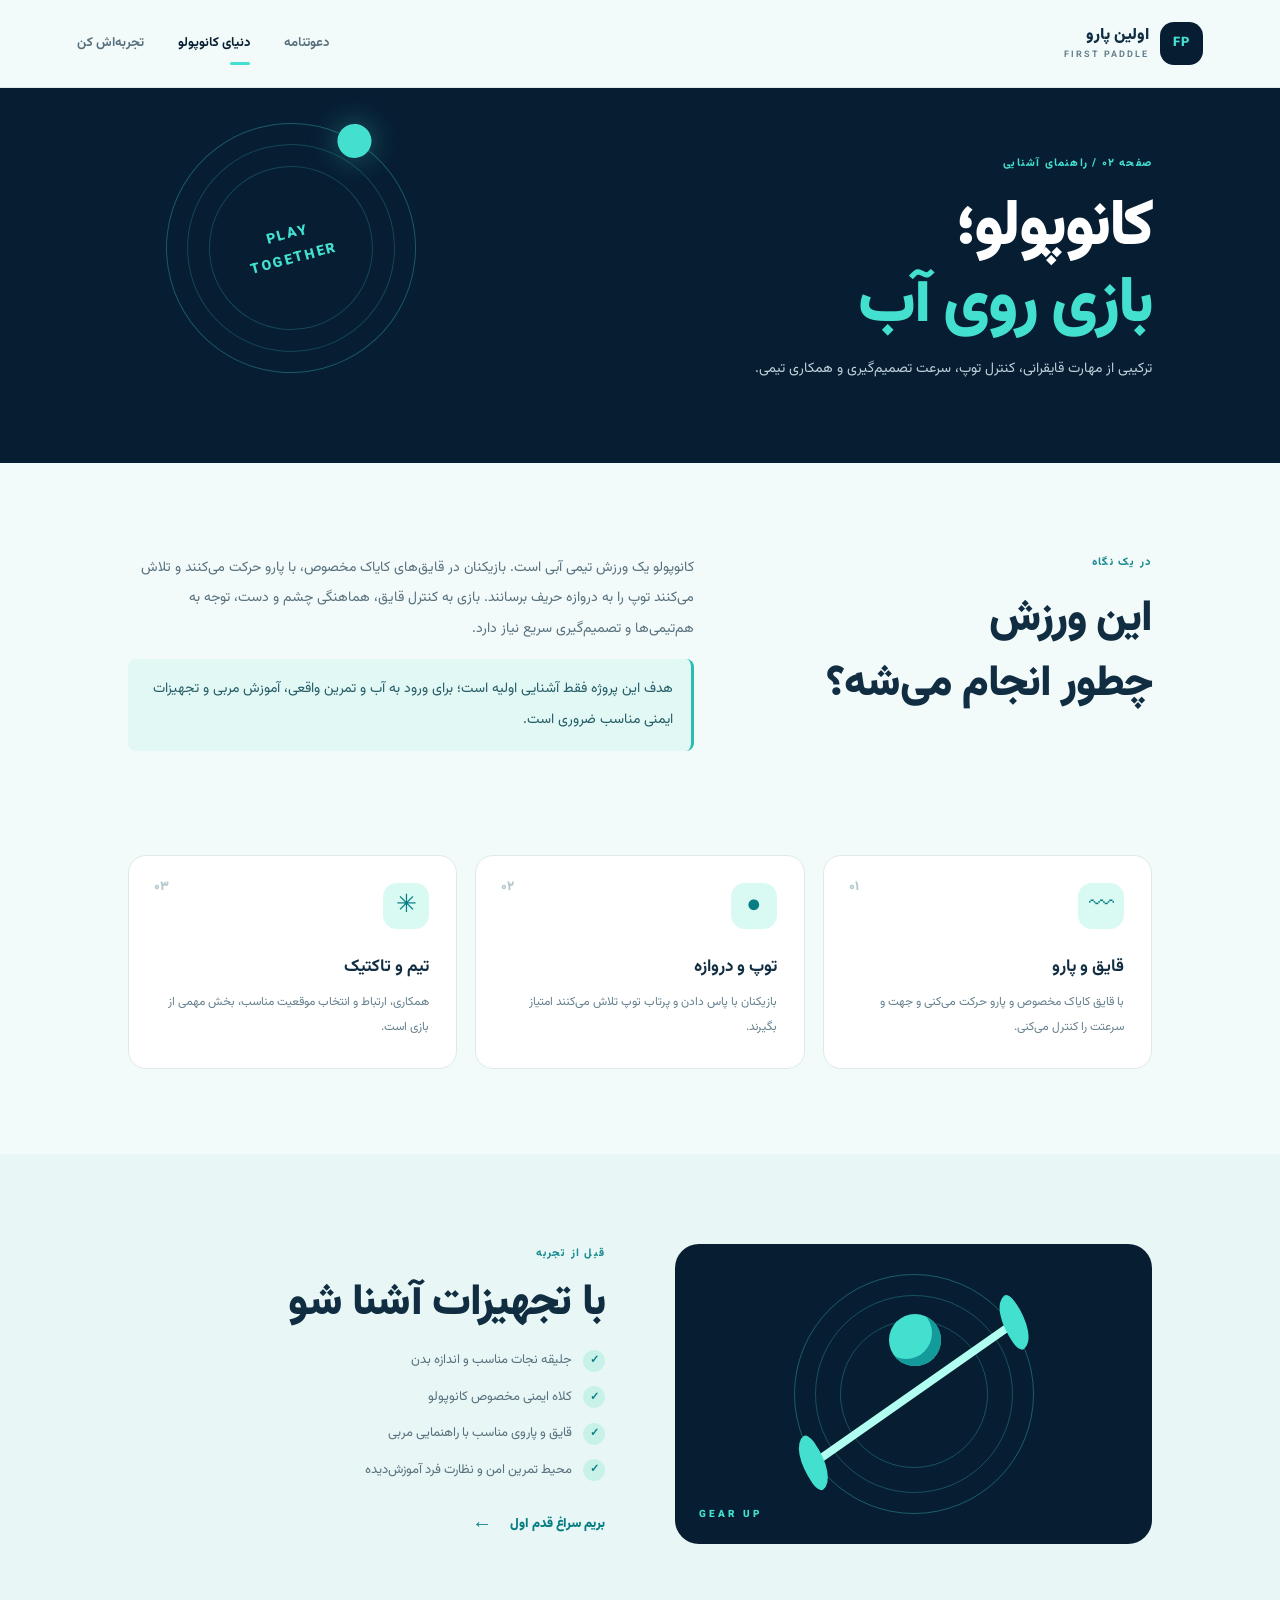
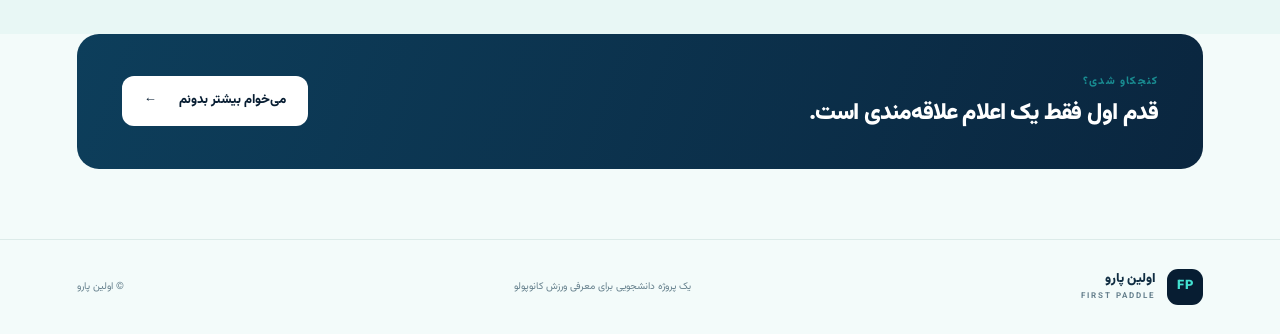
==== explore.html @ 6bb9ecfd "Add files via upload" ====
<!DOCTYPE html>
<html lang="fa" dir="rtl">
<head>
  <meta charset="UTF-8">
  <meta name="viewport" content="width=device-width, initial-scale=1">
  <title>دنیای کانوپولو | اولین پارو</title>
  <link rel="stylesheet" href="style.css">
  <script src="script.js" defer></script>
</head>
<body>
  <header class="site-header">
    <a class="brand" href="index.html"><span class="brand-mark">FP</span><span>اولین پارو<small>FIRST PADDLE</small></span></a>
    <button class="menu-toggle" aria-label="باز کردن منو" aria-expanded="false">☰</button>
    <nav class="nav"><a href="index.html">دعوتنامه</a><a class="active" href="explore.html">دنیای کانوپولو</a><a href="try.html">تجربه‌اش کن</a></nav>
  </header>

  <main>
    <section class="page-hero">
      <p class="eyebrow">صفحه ۰۲ / راهنمای آشنایی</p>
      <h1>کانوپولو؛<br><span>بازی روی آب</span></h1>
      <p>ترکیبی از مهارت قایقرانی، کنترل توپ، سرعت تصمیم‌گیری و همکاری تیمی.</p>
      <div class="page-hero-orbit"><div class="orbit-ball"></div><span>PLAY<br>TOGETHER</span></div>
    </section>

    <section class="section section-split">
      <div><p class="eyebrow">در یک نگاه</p><h2>این ورزش<br>چطور انجام می‌شه؟</h2></div>
      <div class="section-copy"><p>کانوپولو یک ورزش تیمی آبی است. بازیکنان در قایق‌های کایاک مخصوص، با پارو حرکت می‌کنند و تلاش می‌کنند توپ را به دروازه حریف برسانند. بازی به کنترل قایق، هماهنگی چشم و دست، توجه به هم‌تیمی‌ها و تصمیم‌گیری سریع نیاز دارد.</p><p class="callout">هدف این پروژه فقط آشنایی اولیه است؛ برای ورود به آب و تمرین واقعی، آموزش مربی و تجهیزات ایمنی مناسب ضروری است.</p></div>
    </section>

    <section class="feature-grid">
      <article class="feature-card"><span class="feature-icon">〰</span><span class="feature-index">۰۱</span><h3>قایق و پارو</h3><p>با قایق کایاک مخصوص و پارو حرکت می‌کنی و جهت و سرعتت را کنترل می‌کنی.</p></article>
      <article class="feature-card"><span class="feature-icon">●</span><span class="feature-index">۰۲</span><h3>توپ و دروازه</h3><p>بازیکنان با پاس دادن و پرتاب توپ تلاش می‌کنند امتیاز بگیرند.</p></article>
      <article class="feature-card"><span class="feature-icon">✳</span><span class="feature-index">۰۳</span><h3>تیم و تاکتیک</h3><p>همکاری، ارتباط و انتخاب موقعیت مناسب، بخش مهمی از بازی است.</p></article>
    </section>

    <section class="section equipment">
      <div class="equipment-visual"><div class="equipment-ring"></div><div class="equipment-paddle"></div><div class="equipment-ball"></div><span class="equipment-tag">GEAR UP</span></div>
      <div class="equipment-copy"><p class="eyebrow">قبل از تجربه</p><h2>با تجهیزات آشنا شو</h2><ul class="check-list"><li>جلیقه نجات مناسب و اندازه بدن</li><li>کلاه ایمنی مخصوص کانوپولو</li><li>قایق و پاروی مناسب با راهنمایی مربی</li><li>محیط تمرین امن و نظارت فرد آموزش‌دیده</li></ul><a class="text-link" href="try.html">بریم سراغ قدم اول <span>←</span></a></div>
    </section>

    <section class="cta-band"><div><p class="eyebrow">کنجکاو شدی؟</p><h2>قدم اول فقط یک اعلام علاقه‌مندی است.</h2></div><a class="btn btn-light" href="try.html">می‌خوام بیشتر بدونم <span>←</span></a></section>
  </main>
  <footer class="footer"><a class="brand brand-footer" href="index.html"><span class="brand-mark">FP</span><span>اولین پارو<small>FIRST PADDLE</small></span></a><p>یک پروژه دانشجویی برای معرفی ورزش کانوپولو</p><span>© اولین پارو</span></footer>
</body>
</html>
---- style.css ----
@import url('https://fonts.googleapis.com/css2?family=Vazirmatn:wght@400;500;600;700;800;900&display=swap');
:root{--navy:#071d32;--navy2:#0c2d49;--blue:#176b9b;--cyan:#43e0d0;--cyan2:#b1fff1;--paper:#f3fbfa;--ink:#102d42;--muted:#66808d;--white:#fff;--line:#dcebe9;--radius:24px}
*{box-sizing:border-box}html{scroll-behavior:smooth}body{margin:0;background:var(--paper);color:var(--ink);font-family:"Vazirmatn",Tahoma,sans-serif;line-height:1.8}a{color:inherit;text-decoration:none}button,input,select,textarea{font:inherit}.site-header{height:88px;padding:0 clamp(20px,6vw,92px);display:flex;align-items:center;justify-content:space-between;background:rgba(243,251,250,.94);border-bottom:1px solid rgba(7,29,50,.07);position:relative;z-index:5}.brand{display:flex;align-items:center;gap:11px;font-weight:900;line-height:1.2}.brand-mark{width:43px;height:43px;border-radius:14px;background:var(--navy);color:var(--cyan);display:grid;place-items:center;font-size:13px;letter-spacing:1px;direction:ltr}.brand small{display:block;font-size:9px;letter-spacing:2px;color:var(--muted);font-weight:700;margin-top:5px;direction:ltr;text-align:right}.nav{display:flex;gap:34px;align-items:center;font-size:13px;font-weight:700;color:#59717e}.nav a{padding:10px 0;position:relative}.nav a.active,.nav a:hover{color:var(--navy)}.nav a.active:after{content:"";position:absolute;bottom:0;right:0;width:20px;height:3px;background:var(--cyan);border-radius:3px}.menu-toggle{display:none;border:0;background:transparent;font-size:26px;color:var(--navy)}
.hero{background:var(--navy);color:white;min-height:570px;padding:70px clamp(20px,8vw,125px);display:grid;grid-template-columns:1fr 1fr;gap:40px;align-items:center;overflow:hidden;position:relative}.hero:before{content:"";position:absolute;width:420px;height:420px;border:1px solid rgba(67,224,208,.12);border-radius:50%;left:-210px;top:-210px}.hero-content{position:relative;z-index:2;max-width:550px}.eyebrow{font-size:11px;letter-spacing:1.2px;font-weight:800;color:#198c91;margin:0 0 16px;display:flex;align-items:center;gap:9px}.hero .eyebrow,.page-hero .eyebrow{color:var(--cyan)}.pulse{width:8px;height:8px;border-radius:50%;background:var(--cyan);box-shadow:0 0 0 5px #43e0d01b}.hero h1,.page-hero h1{font-size:clamp(46px,6vw,78px);line-height:1.2;letter-spacing:-2px;margin:0 0 24px;font-weight:900}.hero h1 span,.page-hero h1 span{color:var(--cyan)}.hero-lead{font-size:16px;color:#bdd0da;max-width:470px;line-height:2.1}.hero-actions{display:flex;gap:12px;flex-wrap:wrap;margin-top:28px}.btn{display:inline-flex;align-items:center;justify-content:center;gap:22px;padding:13px 22px;border-radius:12px;font-size:13px;font-weight:800;border:0;cursor:pointer;transition:transform .2s,background .2s}.btn:hover{transform:translateY(-2px)}.btn-primary{background:var(--cyan);color:var(--navy)}.btn-primary:hover{background:var(--cyan2)}.btn-ghost{border:1px solid #ffffff40;color:white}.btn-light{background:white;color:var(--navy)}.hero-note{display:flex;align-items:center;gap:10px;color:#9bb4c2;font-size:11px;margin-top:35px}.note-icon{color:var(--cyan);font-size:20px}.hero-art{height:390px;position:relative;direction:ltr}.sun{position:absolute;top:15px;right:70px;width:140px;height:140px;border-radius:50%;background:linear-gradient(135deg,#b4fff1,#39cbbb);opacity:.95;box-shadow:0 0 80px #43e0d02b}.water{position:absolute;left:0;right:-70px;border-radius:50%;transform:rotate(-9deg)}.water-one{height:190px;bottom:15px;background:#145276;border-top:3px solid #2c8fa3}.water-two{height:150px;bottom:-25px;background:#0d3c5b;border-top:3px solid #36c7c0}.kayak{position:absolute;z-index:2;width:300px;height:65px;left:30px;top:185px;background:linear-gradient(180deg,#52e7d4,#139caa);border-radius:80% 18% 70% 25%;transform:rotate(-13deg);box-shadow:0 16px 24px #00172550}.cockpit{position:absolute;left:118px;top:10px;width:54px;height:30px;border:5px solid #08788a;background:#092a43;border-radius:50%}.paddle{position:absolute;width:255px;height:7px;background:#d6fff6;left:22px;top:20px;transform:rotate(-25deg);border-radius:9px}.paddle-blade{position:absolute;width:22px;height:55px;border-radius:80% 20%;background:#43e0d0}.blade-a{left:7px;top:-28px;transform:rotate(-35deg)}.blade-b{right:3px;top:20px;transform:rotate(145deg)}.ball{position:absolute;z-index:3;width:45px;height:45px;border-radius:50%;background:#f4fffd;right:35px;top:200px;box-shadow:inset -7px -7px 0 #b3d9d7,0 8px 15px #001b2c55}.art-label{position:absolute;z-index:4;left:5px;bottom:0;display:flex;gap:14px;align-items:center;color:#c1d7df;font-size:11px;line-height:1.7}.art-label strong{font-size:38px;color:var(--cyan);font-weight:900}.decor{position:absolute;border:1px solid #43e0d047;border-radius:50%}.decor-a{width:330px;height:330px;right:0;top:0}.decor-b{width:260px;height:260px;right:35px;top:35px}
.intro-strip{display:grid;grid-template-columns:repeat(3,1fr);padding:28px clamp(20px,8vw,125px);gap:20px;background:#fff;border-bottom:1px solid var(--line)}.intro-strip>div{display:flex;align-items:center;gap:17px}.strip-number{font-size:27px;font-weight:900;color:#16a9a2;direction:ltr}.intro-strip p{margin:0}.intro-strip strong,.intro-strip small{display:block}.intro-strip strong{font-size:13px}.intro-strip small{font-size:11px;color:var(--muted);margin-top:3px}.section{padding:90px clamp(20px,10vw,150px)}.section-split{display:grid;grid-template-columns:.8fr 1.2fr;gap:80px;align-items:start}.section h2,.cta-band h2,.equipment h2,.ai-note h2{font-size:clamp(28px,3.5vw,43px);line-height:1.5;margin:0;font-weight:900;letter-spacing:-.8px}.section-copy{color:#58717e;font-size:14px;line-height:2.2}.section-copy p:first-child{margin-top:0}.text-link{display:inline-flex;gap:18px;align-items:center;color:#087e84;font-size:13px;font-weight:900;margin-top:12px}.text-link span{font-size:20px;transition:transform .2s}.text-link:hover span{transform:translateX(-4px)}.cta-band{margin:0 clamp(20px,6vw,92px) 70px;padding:38px 45px;background:linear-gradient(110deg,#0d3e5b,#0a263f);border-radius:22px;color:white;display:flex;align-items:center;justify-content:space-between;gap:25px}.cta-band .eyebrow{margin-bottom:5px}.cta-band h2{font-size:23px}.footer{display:flex;align-items:center;justify-content:space-between;gap:20px;padding:28px clamp(20px,6vw,92px);border-top:1px solid var(--line);color:var(--muted);font-size:10px}.brand-footer{color:var(--ink);font-size:13px}.brand-footer .brand-mark{width:36px;height:36px;border-radius:11px}.brand-footer small{font-size:8px}
.page-hero{background:var(--navy);color:white;padding:66px clamp(20px,10vw,150px);min-height:330px;position:relative;overflow:hidden}.page-hero h1{font-size:clamp(44px,5vw,65px);margin-bottom:12px}.page-hero>p:not(.eyebrow){color:#bed0d8;max-width:550px;font-size:14px}.page-hero-orbit{position:absolute;width:250px;height:250px;border:1px solid #43e0d050;border-radius:50%;left:13%;top:35px;display:grid;place-items:center;color:var(--cyan);font-size:14px;font-weight:900;letter-spacing:2px;text-align:center;transform:rotate(-15deg)}.page-hero-orbit:before,.page-hero-orbit:after{content:"";position:absolute;border:1px solid #43e0d035;border-radius:50%;inset:20px}.page-hero-orbit:after{inset:42px}.orbit-ball{position:absolute;width:34px;height:34px;border-radius:50%;background:var(--cyan);top:20px;right:18px;box-shadow:0 0 30px #43e0d066}.feature-grid{padding:0 clamp(20px,10vw,150px) 85px;display:grid;grid-template-columns:repeat(3,1fr);gap:18px}.feature-card{padding:27px;background:white;border:1px solid var(--line);border-radius:18px;position:relative;overflow:hidden}.feature-icon{display:grid;place-items:center;width:46px;height:46px;background:#d9f9f3;border-radius:14px;color:#087e84;font-size:25px}.feature-index{position:absolute;left:25px;top:20px;color:#b4c8ce;font-size:13px;font-weight:900}.feature-card h3{font-size:17px;margin:23px 0 8px}.feature-card p{font-size:12px;line-height:2.1;color:var(--muted);margin:0}.callout{background:#e2f8f4;padding:15px 18px;border-right:3px solid #28bcb3;border-radius:8px;color:#255c67!important}.equipment{background:#e8f7f5;display:grid;grid-template-columns:1fr 1fr;gap:70px;align-items:center}.equipment-visual{height:300px;position:relative;background:var(--navy);border-radius:24px;overflow:hidden}.equipment-ring{position:absolute;width:240px;height:240px;border:1px solid #43e0d055;border-radius:50%;left:calc(50% - 120px);top:30px}.equipment-ring:before,.equipment-ring:after{content:"";position:absolute;border:1px solid #43e0d044;border-radius:50%;inset:20px}.equipment-ring:after{inset:45px}.equipment-paddle{position:absolute;width:260px;height:8px;background:#b1fff1;left:calc(50% - 130px);top:145px;transform:rotate(-35deg);border-radius:9px}.equipment-paddle:before,.equipment-paddle:after{content:"";position:absolute;width:25px;height:55px;border-radius:80% 20%;background:var(--cyan);top:-24px}.equipment-paddle:before{left:-5px}.equipment-paddle:after{right:-5px}.equipment-ball{position:absolute;width:52px;height:52px;background:var(--cyan);border-radius:50%;left:calc(50% - 25px);top:70px;box-shadow:inset -9px -7px 0 #139b9c}.equipment-tag{position:absolute;bottom:20px;left:24px;color:var(--cyan);font-size:10px;font-weight:900;letter-spacing:3px;direction:ltr}.equipment-copy .eyebrow{margin-bottom:8px}.check-list{padding:0;list-style:none;color:#58717e;font-size:13px}.check-list li{margin:13px 0;display:flex;align-items:center;gap:11px}.check-list li:before{content:"✓";display:grid;place-items:center;width:22px;height:22px;background:#c8f2e9;color:#087e84;border-radius:50%;font-weight:900;font-size:11px}
.booking-layout{padding:70px clamp(20px,8vw,120px) 90px;display:grid;grid-template-columns:1fr 1fr;gap:25px;align-items:start}.calendar-card,.form-card{background:#fff;border:1px solid var(--line);border-radius:22px;padding:28px;box-shadow:0 12px 40px #0d34400a}.calendar-top{display:flex;justify-content:space-between;align-items:center}.calendar-top .eyebrow{margin-bottom:4px}.calendar-top h2,.form-card h2{font-size:23px;margin:0;font-weight:900}.calendar-symbol{font-size:35px;color:#1baea5}.calendar-controls{display:flex;justify-content:space-between;align-items:center;margin:25px 0 15px}.calendar-controls button{width:34px;height:34px;border:1px solid var(--line);background:#f5fbfa;border-radius:10px;cursor:pointer;color:var(--navy)}.calendar-controls strong{font-size:14px}.calendar-grid{display:grid;grid-template-columns:repeat(7,minmax(0,1fr));gap:5px;text-align:center}.calendar-weekdays{margin-bottom:7px;color:#7e969f;font-size:11px;font-weight:800}.calendar-day{aspect-ratio:1;border:0;border-radius:10px;background:transparent;color:var(--ink);cursor:pointer;font-size:12px}.calendar-day:hover{background:#e4f8f4}.calendar-day.today{border:1px solid #22bcb0;color:#087e84;font-weight:900}.calendar-day.selected{background:var(--navy);color:var(--cyan);font-weight:900}.calendar-day.empty{cursor:default}.calendar-hint{font-size:10px;color:var(--muted);margin:17px 0}.selected-date{display:flex;align-items:center;gap:12px;padding:13px;background:#eaf9f6;border-radius:13px}.selected-icon{width:32px;height:32px;background:var(--cyan);border-radius:10px;display:grid;place-items:center;color:var(--navy);font-weight:900}.selected-date small,.selected-date strong{display:block}.selected-date small{font-size:10px;color:var(--muted)}.selected-date strong{font-size:12px}.form-card .eyebrow{margin-bottom:5px}.form-card h2{margin-bottom:22px}.form-card label{display:block;font-size:12px;font-weight:800;margin:15px 0 7px}.form-card input,.form-card select,.form-card textarea{width:100%;border:1px solid #d8e8e7;background:#fbfefe;padding:12px 13px;border-radius:10px;outline:none;color:var(--ink);font-size:12px}.form-card input:focus,.form-card select:focus,.form-card textarea:focus{border-color:#24bdb2;box-shadow:0 0 0 3px #24bdb21a}.form-card textarea{resize:vertical}.form-submit{width:100%;margin-top:18px}.form-disclaimer{font-size:10px;line-height:1.9;color:#7c939c}.form-message{display:none;margin-top:12px;padding:12px;border-radius:10px;background:#e5faf4;color:#087e84;font-size:12px}.form-message.show{display:block}.ai-note{margin:0 clamp(20px,8vw,120px) 75px;background:#dff7f2;border-radius:20px;padding:27px 30px;display:flex;gap:20px;align-items:center}.ai-symbol{width:52px;height:52px;flex-shrink:0;display:grid;place-items:center;border-radius:16px;background:var(--navy);color:var(--cyan);font-size:25px}.ai-note .eyebrow{margin-bottom:4px}.ai-note h2{font-size:19px}.ai-note p:not(.eyebrow){font-size:11px;line-height:2;color:#54717c;margin-bottom:0}.ai-note .text-link{white-space:nowrap;margin-right:auto}
@media(max-width:800px){.site-header{height:72px;padding:0 20px}.menu-toggle{display:block}.nav{display:none;position:absolute;top:71px;right:0;left:0;padding:15px 22px 22px;background:#f3fbfa;border-bottom:1px solid var(--line);flex-direction:column;align-items:stretch;gap:7px}.nav.open{display:flex}.nav a{padding:8px 0}.nav a.active:after{right:auto;left:0}.hero{grid-template-columns:1fr;padding-top:55px;padding-bottom:50px;gap:5px}.hero-art{height:300px;max-width:470px;width:100%;margin:auto}.hero h1{font-size:54px}.intro-strip{padding-top:22px;padding-bottom:22px;gap:12px}.intro-strip>div{gap:8px}.strip-number{font-size:22px}.intro-strip small{font-size:9px}.section{padding-top:60px;padding-bottom:60px}.section-split{grid-template-columns:1fr;gap:20px}.cta-band{padding:28px;flex-direction:column;align-items:flex-start}.page-hero{padding-top:55px;padding-bottom:55px}.page-hero-orbit{left:-70px;opacity:.5}.feature-grid{grid-template-columns:1fr;padding-bottom:55px}.equipment{grid-template-columns:1fr;gap:30px}.booking-layout{grid-template-columns:1fr;padding-top:45px;padding-bottom:55px}.ai-note{align-items:flex-start;flex-wrap:wrap}.ai-note .text-link{margin-right:70px}.footer{flex-wrap:wrap}.footer>p{order:3;width:100%;margin:0}}@media(max-width:440px){.hero h1{font-size:46px}.hero-art{transform:scale(.9);transform-origin:center top;margin-bottom:-25px}.intro-strip{grid-template-columns:1fr;gap:15px}.intro-strip>div{gap:14px}.intro-strip small{font-size:11px}.calendar-card,.form-card{padding:20px}.calendar-day{font-size:11px}.ai-note{padding:22px}.ai-note .text-link{margin-right:0}.footer{gap:12px}.footer>span{margin-right:auto}}
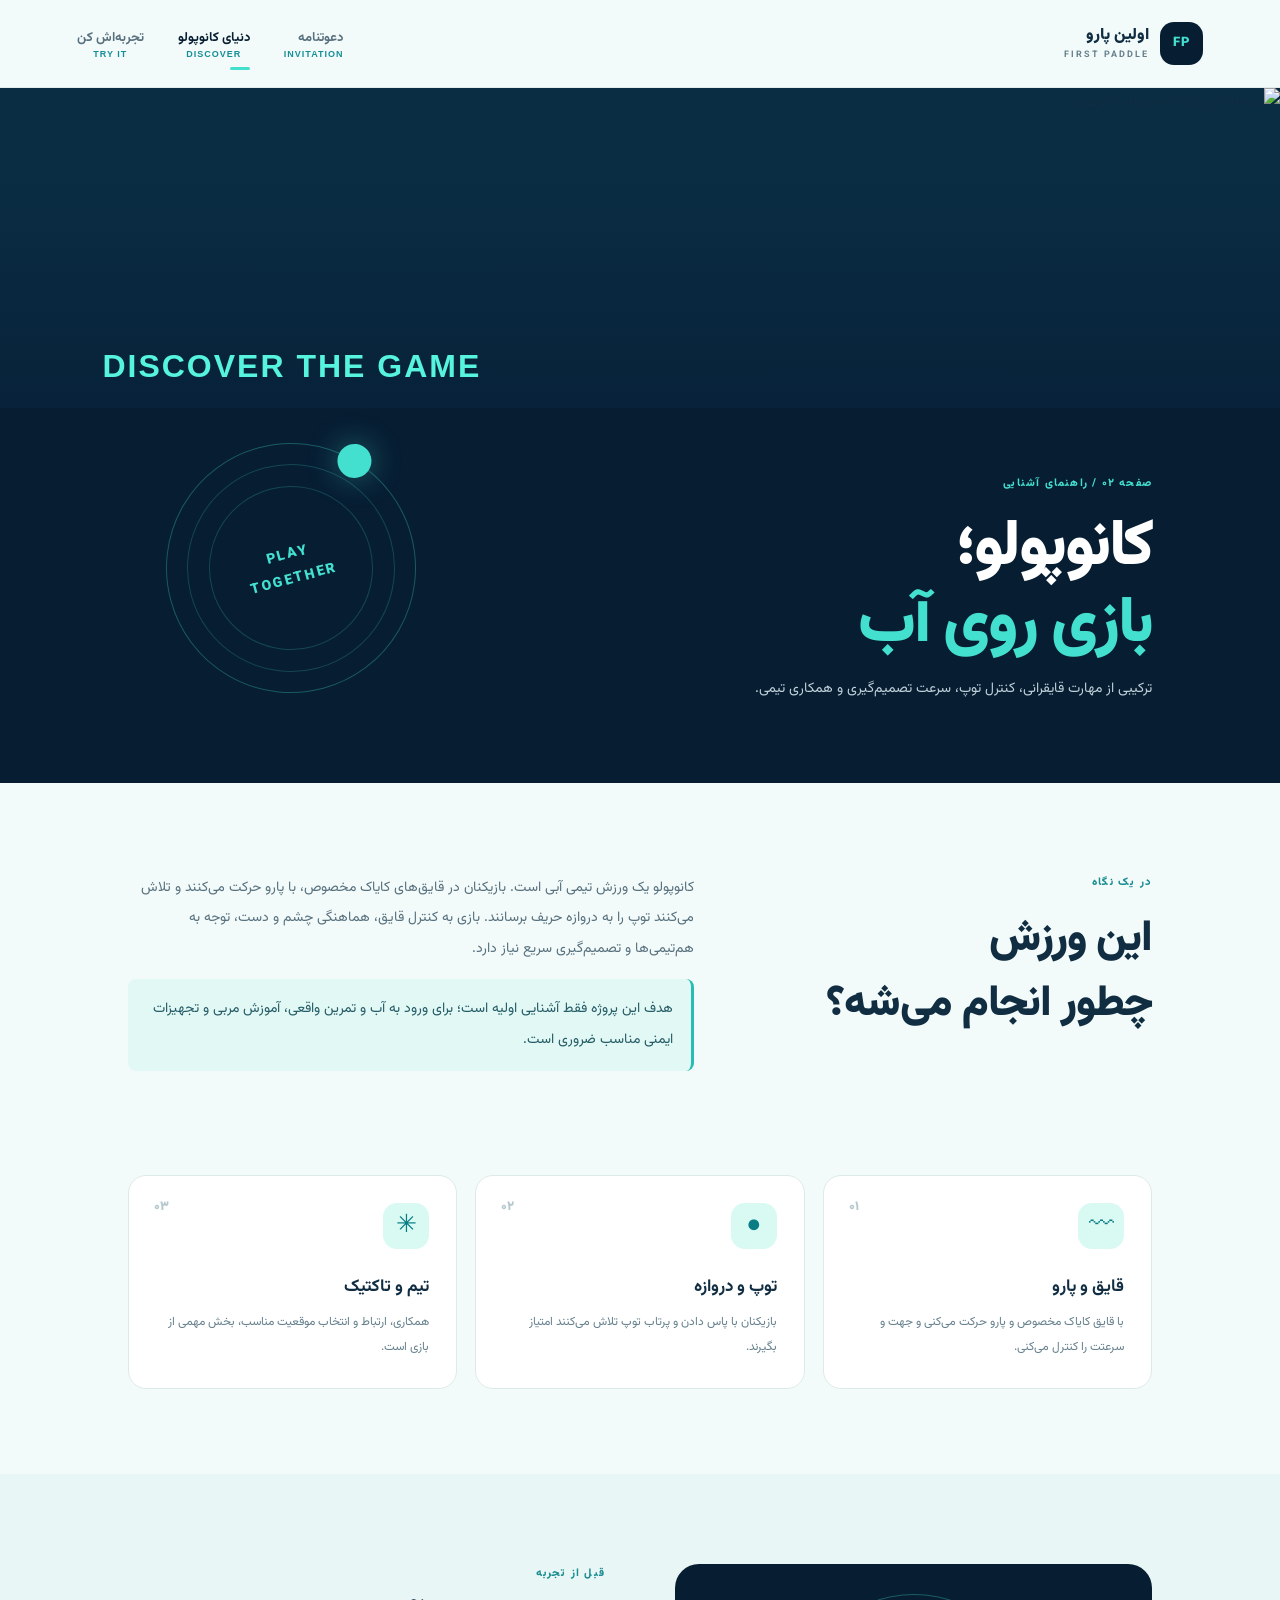
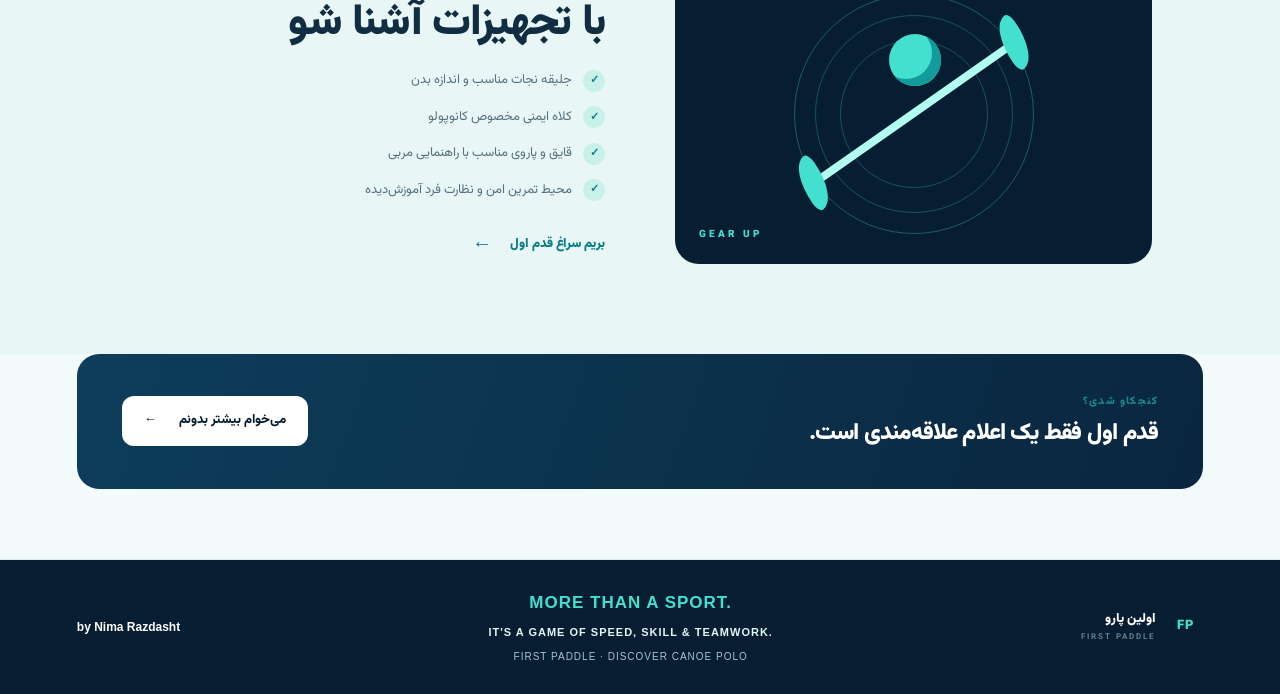
==== commit 43582080: "Add files via upload" ====
--- a/explore.html
+++ b/explore.html
@@ -11,10 +11,10 @@
   <header class="site-header">
     <a class="brand" href="index.html"><span class="brand-mark">FP</span><span>اولین پارو<small>FIRST PADDLE</small></span></a>
     <button class="menu-toggle" aria-label="باز کردن منو" aria-expanded="false">☰</button>
-    <nav class="nav"><a href="index.html">دعوتنامه</a><a class="active" href="explore.html">دنیای کانوپولو</a><a href="try.html">تجربه‌اش کن</a></nav>
+    <nav class="nav"><a href="index.html">دعوتنامه <small>INVITATION</small></a><a class="active" href="explore.html">دنیای کانوپولو <small>DISCOVER</small></a><a href="try.html">تجربه‌اش کن <small>TRY IT</small></a></nav>
   </header>
 
-  <main>
+  <main><div class="explore-photo"><img src="images/canoe-polo-action.jpg" alt="صحنه پرتحرک مسابقه کانوپولو" loading="eager"><span>DISCOVER THE GAME</span></div>
     <section class="page-hero">
       <p class="eyebrow">صفحه ۰۲ / راهنمای آشنایی</p>
       <h1>کانوپولو؛<br><span>بازی روی آب</span></h1>
@@ -40,6 +40,6 @@
 
     <section class="cta-band"><div><p class="eyebrow">کنجکاو شدی؟</p><h2>قدم اول فقط یک اعلام علاقه‌مندی است.</h2></div><a class="btn btn-light" href="try.html">می‌خوام بیشتر بدونم <span>←</span></a></section>
   </main>
-  <footer class="footer"><a class="brand brand-footer" href="index.html"><span class="brand-mark">FP</span><span>اولین پارو<small>FIRST PADDLE</small></span></a><p>یک پروژه دانشجویی برای معرفی ورزش کانوپولو</p><span>© اولین پارو</span></footer>
+  <footer class="footer"><a class="brand brand-footer" href="index.html"><span class="brand-mark">FP</span><span>اولین پارو<small>FIRST PADDLE</small></span></a><div class="footer-message" dir="ltr"><strong>MORE THAN A SPORT.</strong><span>IT'S A GAME OF SPEED, SKILL &amp; TEAMWORK.</span><small>FIRST PADDLE · DISCOVER CANOE POLO</small></div><span class="footer-credit" dir="ltr">by Nima Razdasht</span></footer>
 </body>
 </html>
--- a/style.css
+++ b/style.css
@@ -6,3 +6,32 @@
 .page-hero{background:var(--navy);color:white;padding:66px clamp(20px,10vw,150px);min-height:330px;position:relative;overflow:hidden}.page-hero h1{font-size:clamp(44px,5vw,65px);margin-bottom:12px}.page-hero>p:not(.eyebrow){color:#bed0d8;max-width:550px;font-size:14px}.page-hero-orbit{position:absolute;width:250px;height:250px;border:1px solid #43e0d050;border-radius:50%;left:13%;top:35px;display:grid;place-items:center;color:var(--cyan);font-size:14px;font-weight:900;letter-spacing:2px;text-align:center;transform:rotate(-15deg)}.page-hero-orbit:before,.page-hero-orbit:after{content:"";position:absolute;border:1px solid #43e0d035;border-radius:50%;inset:20px}.page-hero-orbit:after{inset:42px}.orbit-ball{position:absolute;width:34px;height:34px;border-radius:50%;background:var(--cyan);top:20px;right:18px;box-shadow:0 0 30px #43e0d066}.feature-grid{padding:0 clamp(20px,10vw,150px) 85px;display:grid;grid-template-columns:repeat(3,1fr);gap:18px}.feature-card{padding:27px;background:white;border:1px solid var(--line);border-radius:18px;position:relative;overflow:hidden}.feature-icon{display:grid;place-items:center;width:46px;height:46px;background:#d9f9f3;border-radius:14px;color:#087e84;font-size:25px}.feature-index{position:absolute;left:25px;top:20px;color:#b4c8ce;font-size:13px;font-weight:900}.feature-card h3{font-size:17px;margin:23px 0 8px}.feature-card p{font-size:12px;line-height:2.1;color:var(--muted);margin:0}.callout{background:#e2f8f4;padding:15px 18px;border-right:3px solid #28bcb3;border-radius:8px;color:#255c67!important}.equipment{background:#e8f7f5;display:grid;grid-template-columns:1fr 1fr;gap:70px;align-items:center}.equipment-visual{height:300px;position:relative;background:var(--navy);border-radius:24px;overflow:hidden}.equipment-ring{position:absolute;width:240px;height:240px;border:1px solid #43e0d055;border-radius:50%;left:calc(50% - 120px);top:30px}.equipment-ring:before,.equipment-ring:after{content:"";position:absolute;border:1px solid #43e0d044;border-radius:50%;inset:20px}.equipment-ring:after{inset:45px}.equipment-paddle{position:absolute;width:260px;height:8px;background:#b1fff1;left:calc(50% - 130px);top:145px;transform:rotate(-35deg);border-radius:9px}.equipment-paddle:before,.equipment-paddle:after{content:"";position:absolute;width:25px;height:55px;border-radius:80% 20%;background:var(--cyan);top:-24px}.equipment-paddle:before{left:-5px}.equipment-paddle:after{right:-5px}.equipment-ball{position:absolute;width:52px;height:52px;background:var(--cyan);border-radius:50%;left:calc(50% - 25px);top:70px;box-shadow:inset -9px -7px 0 #139b9c}.equipment-tag{position:absolute;bottom:20px;left:24px;color:var(--cyan);font-size:10px;font-weight:900;letter-spacing:3px;direction:ltr}.equipment-copy .eyebrow{margin-bottom:8px}.check-list{padding:0;list-style:none;color:#58717e;font-size:13px}.check-list li{margin:13px 0;display:flex;align-items:center;gap:11px}.check-list li:before{content:"✓";display:grid;place-items:center;width:22px;height:22px;background:#c8f2e9;color:#087e84;border-radius:50%;font-weight:900;font-size:11px}
 .booking-layout{padding:70px clamp(20px,8vw,120px) 90px;display:grid;grid-template-columns:1fr 1fr;gap:25px;align-items:start}.calendar-card,.form-card{background:#fff;border:1px solid var(--line);border-radius:22px;padding:28px;box-shadow:0 12px 40px #0d34400a}.calendar-top{display:flex;justify-content:space-between;align-items:center}.calendar-top .eyebrow{margin-bottom:4px}.calendar-top h2,.form-card h2{font-size:23px;margin:0;font-weight:900}.calendar-symbol{font-size:35px;color:#1baea5}.calendar-controls{display:flex;justify-content:space-between;align-items:center;margin:25px 0 15px}.calendar-controls button{width:34px;height:34px;border:1px solid var(--line);background:#f5fbfa;border-radius:10px;cursor:pointer;color:var(--navy)}.calendar-controls strong{font-size:14px}.calendar-grid{display:grid;grid-template-columns:repeat(7,minmax(0,1fr));gap:5px;text-align:center}.calendar-weekdays{margin-bottom:7px;color:#7e969f;font-size:11px;font-weight:800}.calendar-day{aspect-ratio:1;border:0;border-radius:10px;background:transparent;color:var(--ink);cursor:pointer;font-size:12px}.calendar-day:hover{background:#e4f8f4}.calendar-day.today{border:1px solid #22bcb0;color:#087e84;font-weight:900}.calendar-day.selected{background:var(--navy);color:var(--cyan);font-weight:900}.calendar-day.empty{cursor:default}.calendar-hint{font-size:10px;color:var(--muted);margin:17px 0}.selected-date{display:flex;align-items:center;gap:12px;padding:13px;background:#eaf9f6;border-radius:13px}.selected-icon{width:32px;height:32px;background:var(--cyan);border-radius:10px;display:grid;place-items:center;color:var(--navy);font-weight:900}.selected-date small,.selected-date strong{display:block}.selected-date small{font-size:10px;color:var(--muted)}.selected-date strong{font-size:12px}.form-card .eyebrow{margin-bottom:5px}.form-card h2{margin-bottom:22px}.form-card label{display:block;font-size:12px;font-weight:800;margin:15px 0 7px}.form-card input,.form-card select,.form-card textarea{width:100%;border:1px solid #d8e8e7;background:#fbfefe;padding:12px 13px;border-radius:10px;outline:none;color:var(--ink);font-size:12px}.form-card input:focus,.form-card select:focus,.form-card textarea:focus{border-color:#24bdb2;box-shadow:0 0 0 3px #24bdb21a}.form-card textarea{resize:vertical}.form-submit{width:100%;margin-top:18px}.form-disclaimer{font-size:10px;line-height:1.9;color:#7c939c}.form-message{display:none;margin-top:12px;padding:12px;border-radius:10px;background:#e5faf4;color:#087e84;font-size:12px}.form-message.show{display:block}.ai-note{margin:0 clamp(20px,8vw,120px) 75px;background:#dff7f2;border-radius:20px;padding:27px 30px;display:flex;gap:20px;align-items:center}.ai-symbol{width:52px;height:52px;flex-shrink:0;display:grid;place-items:center;border-radius:16px;background:var(--navy);color:var(--cyan);font-size:25px}.ai-note .eyebrow{margin-bottom:4px}.ai-note h2{font-size:19px}.ai-note p:not(.eyebrow){font-size:11px;line-height:2;color:#54717c;margin-bottom:0}.ai-note .text-link{white-space:nowrap;margin-right:auto}
 @media(max-width:800px){.site-header{height:72px;padding:0 20px}.menu-toggle{display:block}.nav{display:none;position:absolute;top:71px;right:0;left:0;padding:15px 22px 22px;background:#f3fbfa;border-bottom:1px solid var(--line);flex-direction:column;align-items:stretch;gap:7px}.nav.open{display:flex}.nav a{padding:8px 0}.nav a.active:after{right:auto;left:0}.hero{grid-template-columns:1fr;padding-top:55px;padding-bottom:50px;gap:5px}.hero-art{height:300px;max-width:470px;width:100%;margin:auto}.hero h1{font-size:54px}.intro-strip{padding-top:22px;padding-bottom:22px;gap:12px}.intro-strip>div{gap:8px}.strip-number{font-size:22px}.intro-strip small{font-size:9px}.section{padding-top:60px;padding-bottom:60px}.section-split{grid-template-columns:1fr;gap:20px}.cta-band{padding:28px;flex-direction:column;align-items:flex-start}.page-hero{padding-top:55px;padding-bottom:55px}.page-hero-orbit{left:-70px;opacity:.5}.feature-grid{grid-template-columns:1fr;padding-bottom:55px}.equipment{grid-template-columns:1fr;gap:30px}.booking-layout{grid-template-columns:1fr;padding-top:45px;padding-bottom:55px}.ai-note{align-items:flex-start;flex-wrap:wrap}.ai-note .text-link{margin-right:70px}.footer{flex-wrap:wrap}.footer>p{order:3;width:100%;margin:0}}@media(max-width:440px){.hero h1{font-size:46px}.hero-art{transform:scale(.9);transform-origin:center top;margin-bottom:-25px}.intro-strip{grid-template-columns:1fr;gap:15px}.intro-strip>div{gap:14px}.intro-strip small{font-size:11px}.calendar-card,.form-card{padding:20px}.calendar-day{font-size:11px}.ai-note{padding:22px}.ai-note .text-link{margin-right:0}.footer{gap:12px}.footer>span{margin-right:auto}}
+/* Updated media and bilingual details */
+.nav a small{display:block;font-family:Arial,sans-serif;font-size:9px;letter-spacing:1px;color:#168e96;line-height:1.1;direction:ltr;text-align:center}
+.hero-photo{height:410px;min-width:0;border-radius:25px;overflow:hidden;box-shadow:0 24px 60px #00111d80;background:#0a3046}
+.hero-photo img{width:100%;height:100%;object-fit:cover;object-position:center;display:block}
+.photo-caption{position:absolute;bottom:16px;left:16px;background:#061c30dc;color:#4be6d6;padding:9px 14px;border-radius:9px;font:bold 12px Arial,sans-serif;letter-spacing:1.2px}
+.photo-banner{position:relative;height:300px;overflow:hidden;background:#09263a}
+.photo-banner img,.explore-photo img,.try-photo img{display:block;width:100%;height:100%;object-fit:cover}
+.photo-banner:after,.explore-photo:after,.try-photo:after{content:"";position:absolute;inset:0;background:linear-gradient(0deg,#061e36b8,transparent 75%);pointer-events:none}
+.photo-banner>div{position:absolute;bottom:22px;right:8%;z-index:1;color:white;display:grid;gap:4px}
+.photo-banner>div span{font:800 13px Arial,sans-serif;letter-spacing:2px;color:#43e0d0}
+.photo-banner>div strong{font-size:25px}
+.explore-photo{height:320px;position:relative;overflow:hidden;background:#0a2d43}
+.explore-photo>span,.try-photo>span{position:absolute;bottom:23px;left:8%;z-index:1;color:#56f4df;font:900 clamp(17px,3vw,32px) Arial,sans-serif;letter-spacing:2px;direction:ltr}
+.try-photo{height:250px;position:relative;overflow:hidden;background:#0a2d43}
+.footer{background:#071d32;color:#e2f5f3;gap:18px;flex-wrap:wrap}
+.footer .brand-footer{color:#fff}
+.footer-message{display:flex;flex-direction:column;align-items:center;text-align:center;gap:5px;font-family:Arial,sans-serif;letter-spacing:1px}
+.footer-message strong{font-size:17px;color:#43e0d0}
+.footer-message span{font-size:11px;font-weight:700}
+.footer-message small{font-size:10px;color:#a6c5d0}
+.footer-credit{font:700 12px Arial,sans-serif;color:#fff;white-space:nowrap}
+.calendar-weekdays{direction:ltr;font-family:Arial,sans-serif;font-size:10px}
+#calendar-days{direction:ltr;font-family:Arial,sans-serif}
+.calendar-day.past{opacity:.3;cursor:not-allowed}
+.calendar-day.past:hover{background:transparent}
+.calendar-controls strong{direction:ltr;font-family:Arial,sans-serif}
+@media(max-width:800px){.nav a small{text-align:right}.hero-photo{height:320px;transform:none}.footer{flex-direction:column;align-items:center;text-align:center}.footer>p{order:initial}.photo-banner{height:230px}.explore-photo{height:230px}.try-photo{height:200px}}
+@media(max-width:440px){.hero-photo{height:250px;margin-bottom:0}.footer-message strong{font-size:15px}.footer-message span{font-size:10px}.footer-credit{margin:0!important}}
+@media(prefers-reduced-motion:reduce){*,*:before,*:after{scroll-behavior:auto!important;animation-duration:.01ms!important;transition-duration:.01ms!important}}
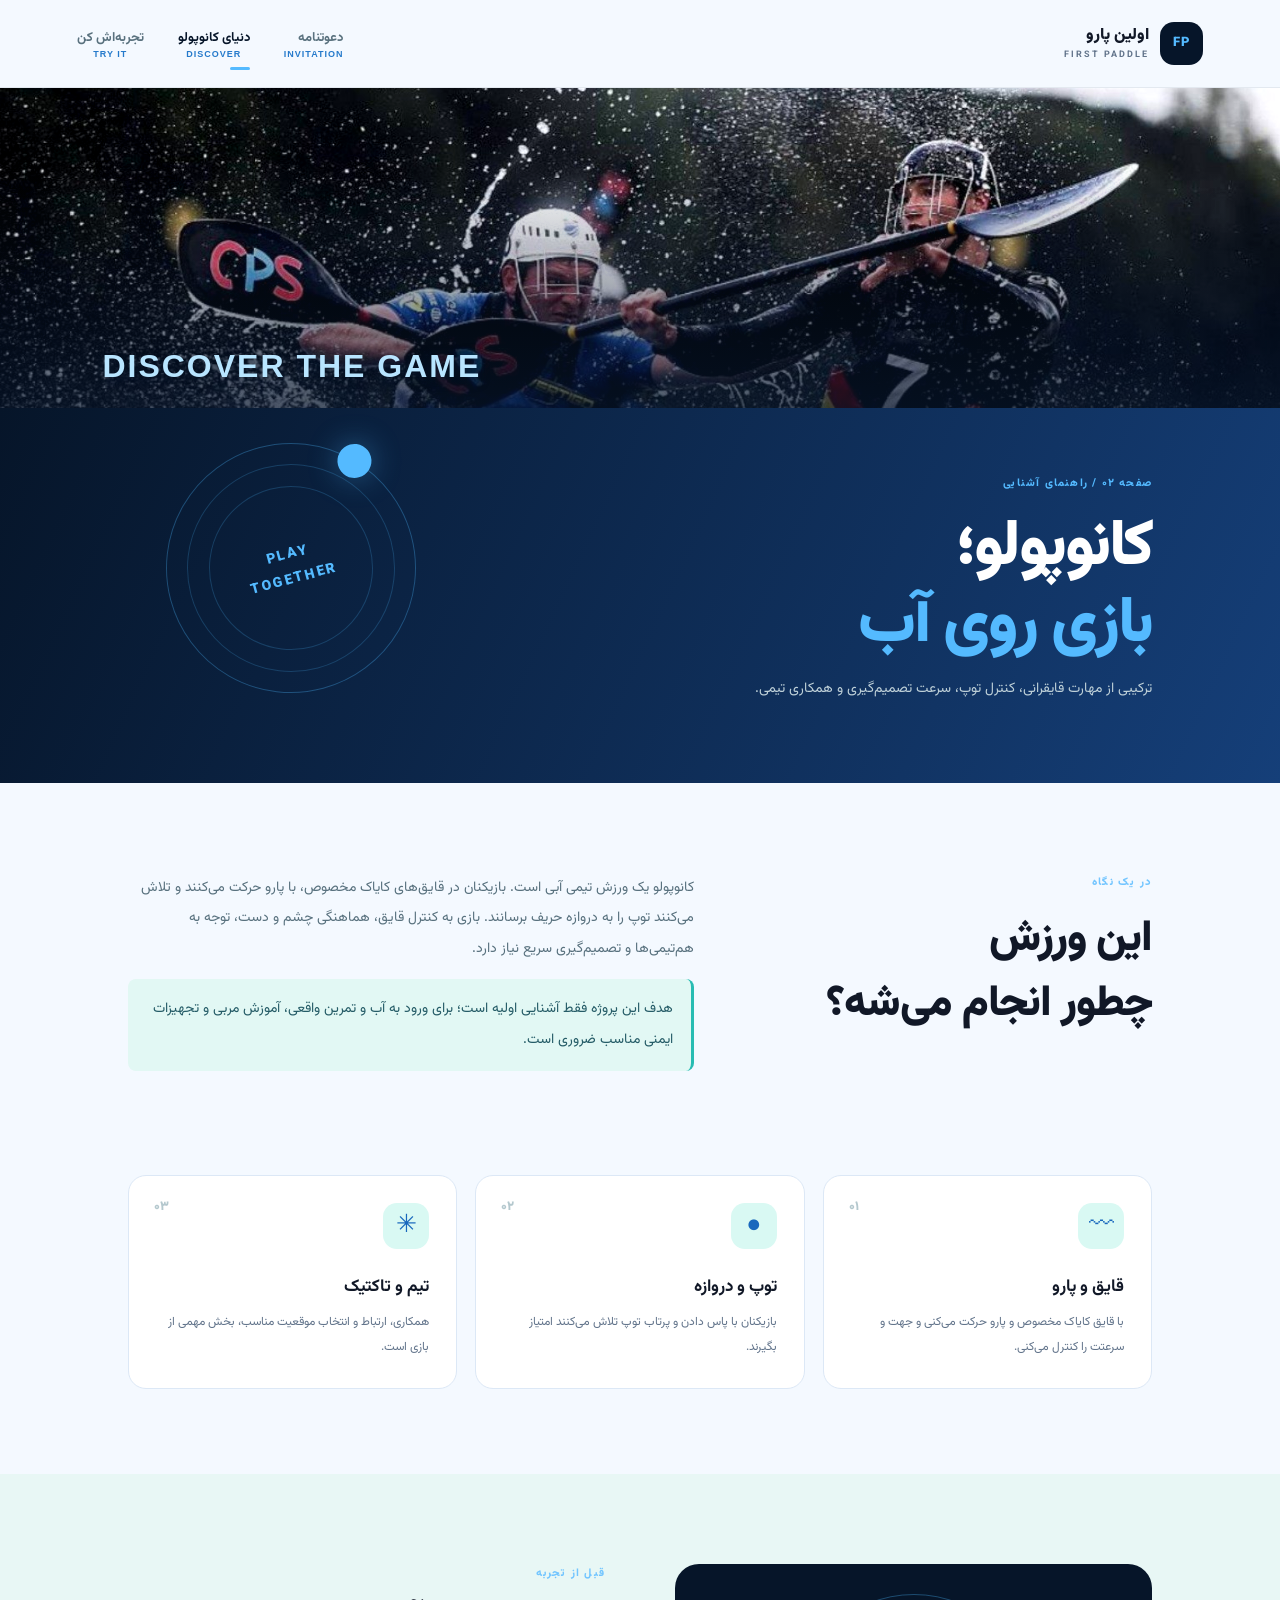
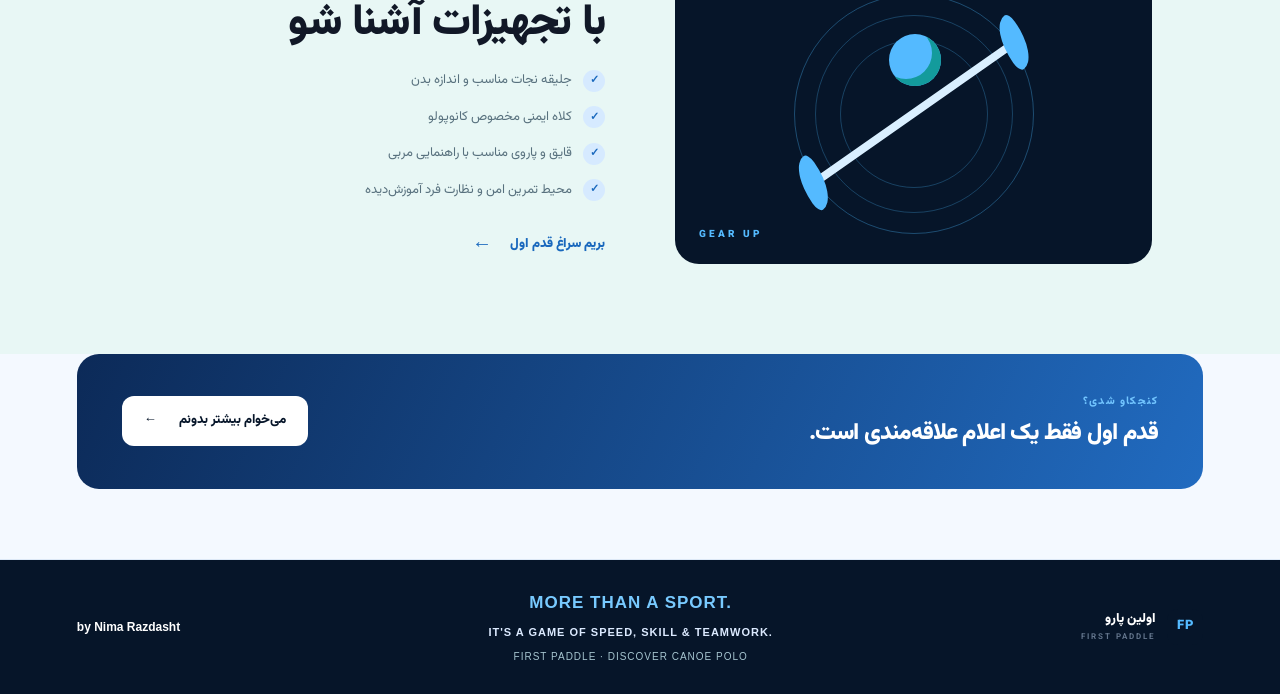
==== commit f9e112cc: "Add files via upload" ====
--- a/explore.html
+++ b/explore.html
@@ -14,7 +14,7 @@
     <nav class="nav"><a href="index.html">دعوتنامه <small>INVITATION</small></a><a class="active" href="explore.html">دنیای کانوپولو <small>DISCOVER</small></a><a href="try.html">تجربه‌اش کن <small>TRY IT</small></a></nav>
   </header>
 
-  <main><div class="explore-photo"><img src="images/canoe-polo-action.jpg" alt="صحنه پرتحرک مسابقه کانوپولو" loading="eager"><span>DISCOVER THE GAME</span></div>
+  <main><div class="explore-photo"><img src="[data-uri]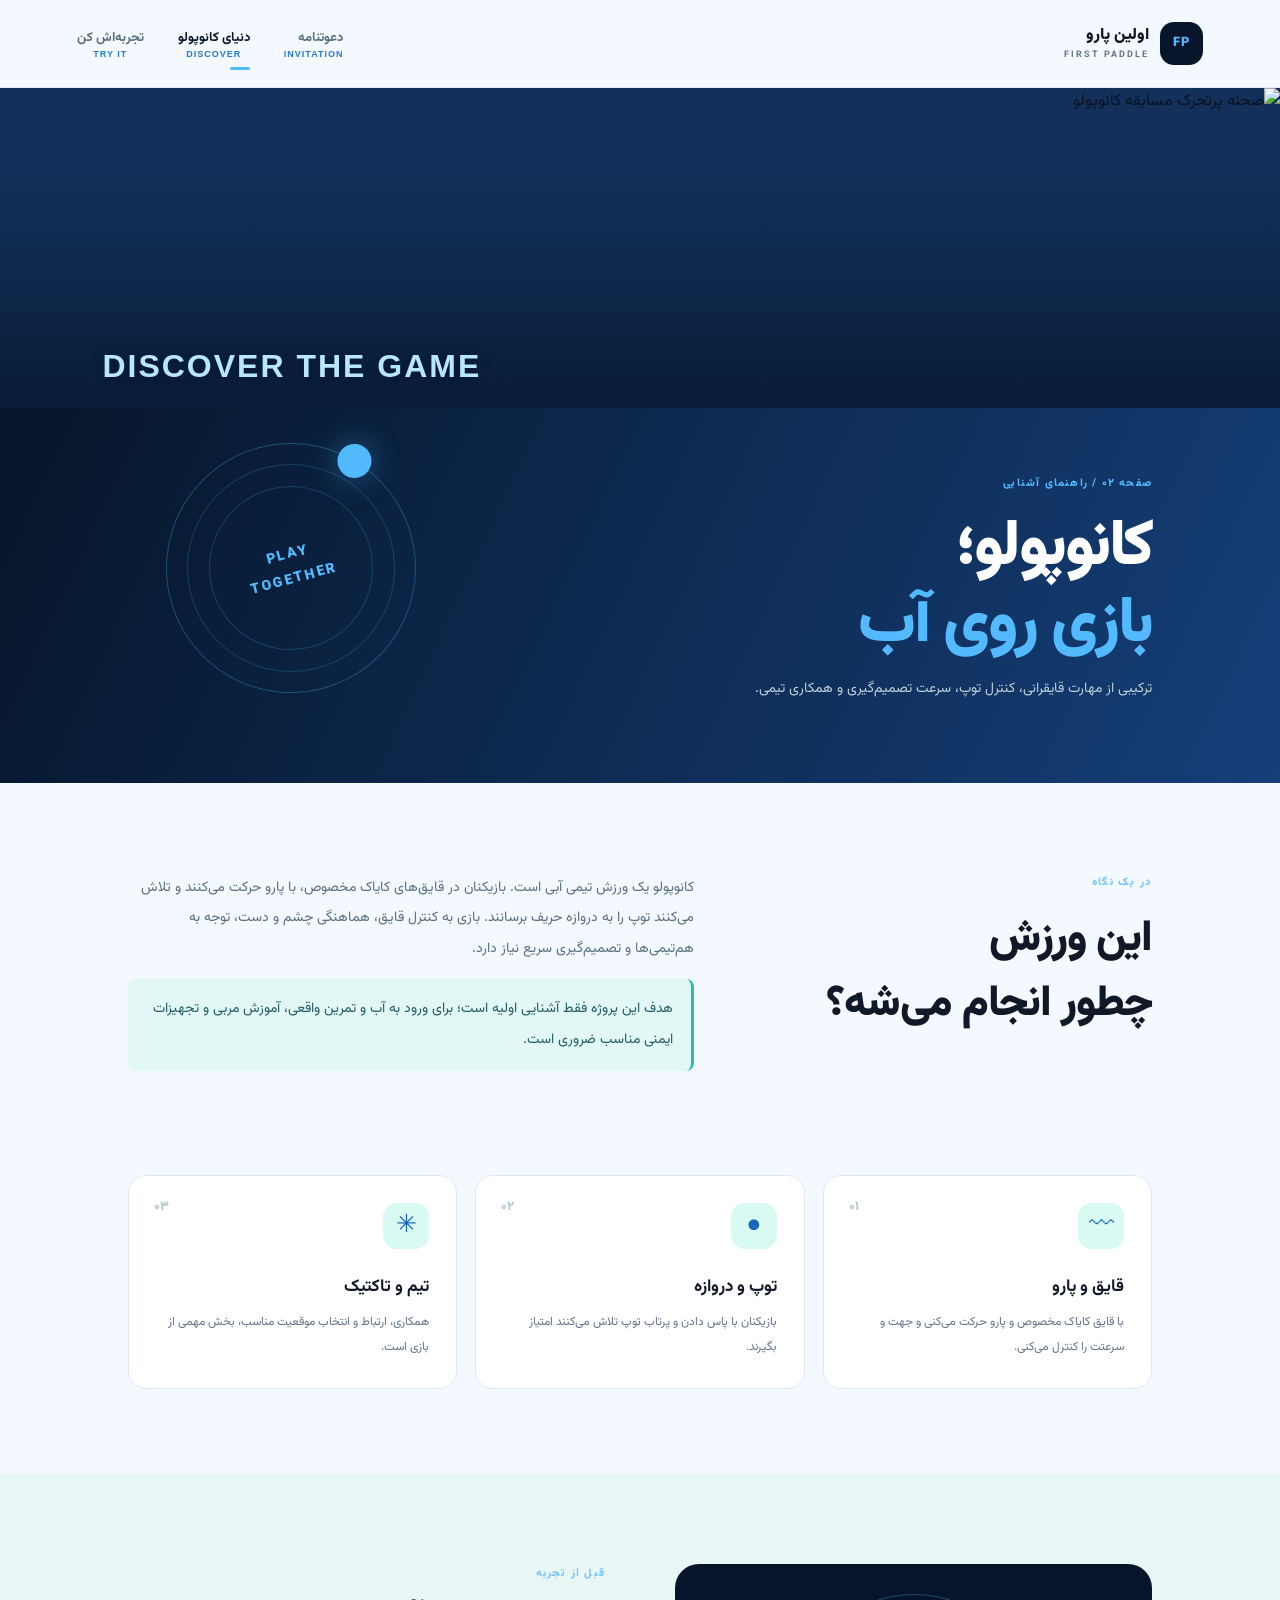
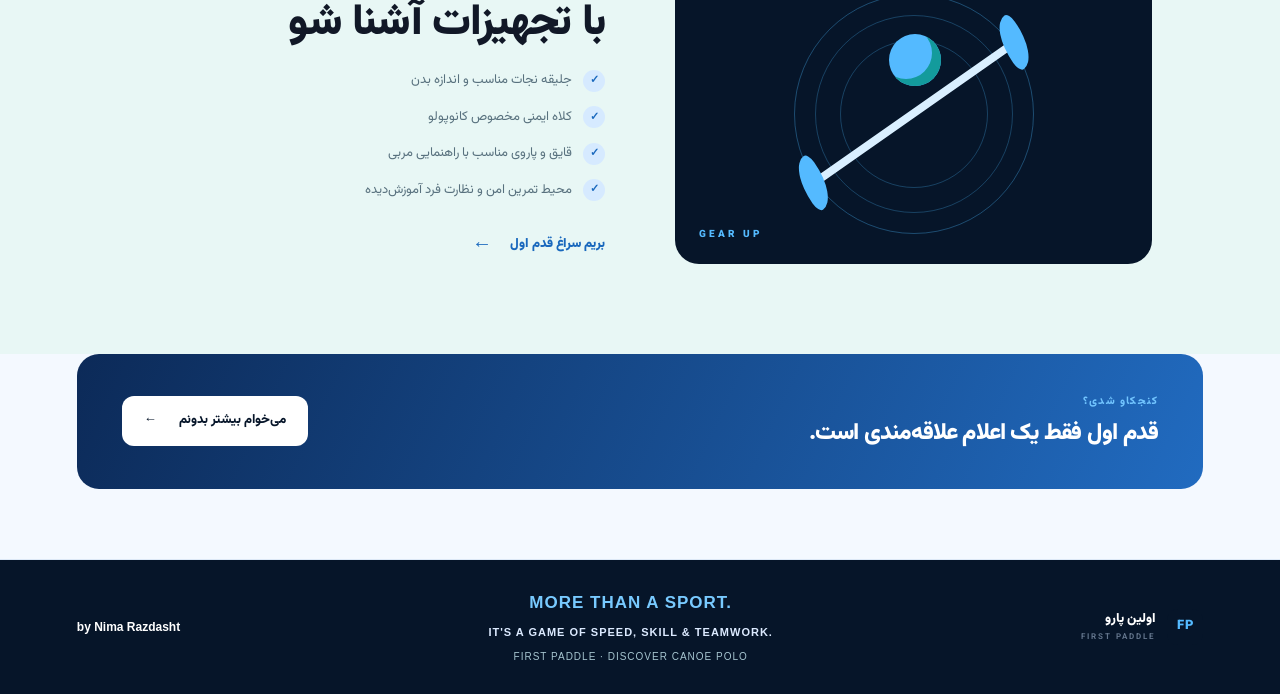
==== commit c7412ebc: "Add files via upload" ====
--- a/explore.html
+++ b/explore.html
@@ -14,7 +14,7 @@
     <nav class="nav"><a href="index.html">دعوتنامه <small>INVITATION</small></a><a class="active" href="explore.html">دنیای کانوپولو <small>DISCOVER</small></a><a href="try.html">تجربه‌اش کن <small>TRY IT</small></a></nav>
   </header>
 
-  <main><div class="explore-photo"><img src="[data-uri]